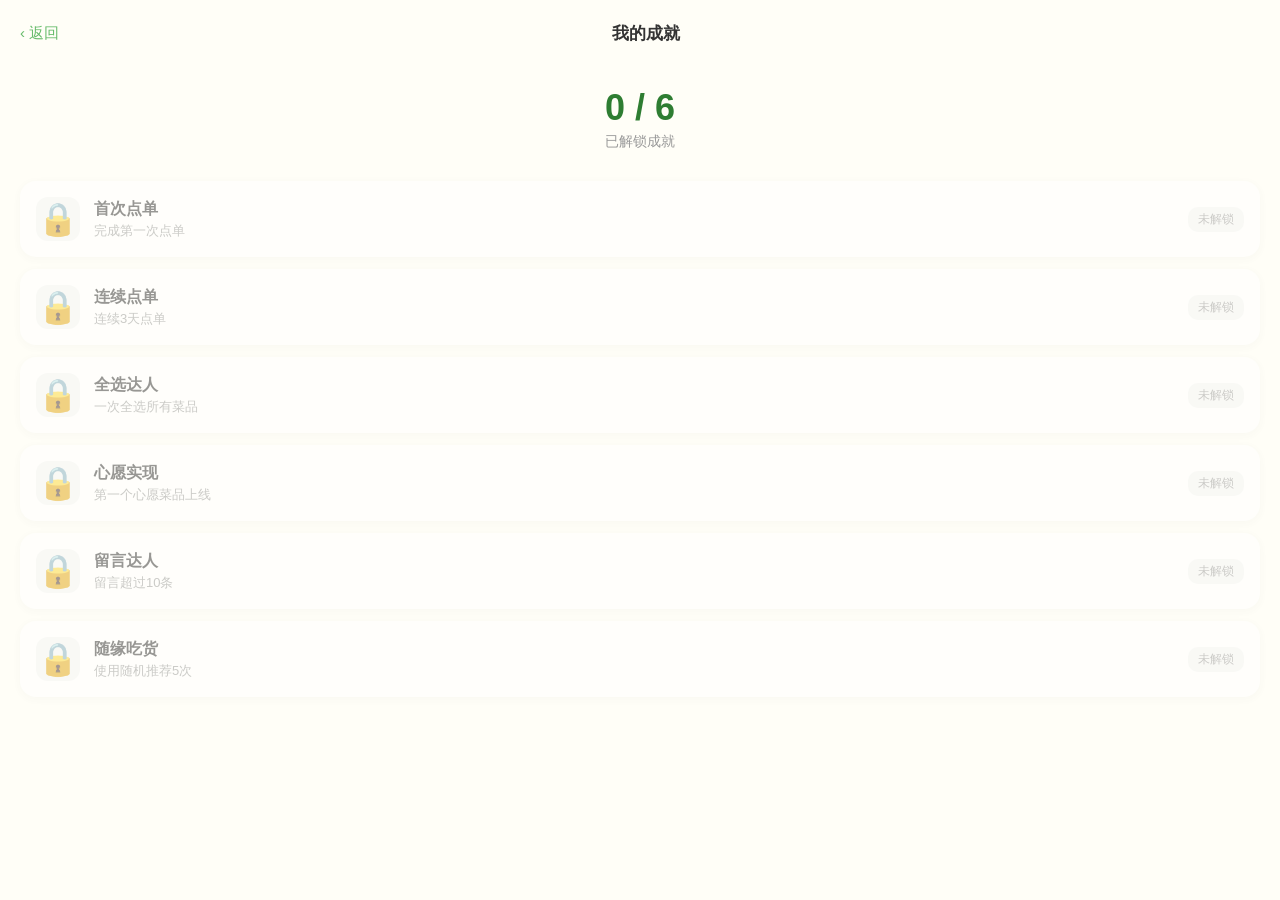
==== achievements.html @ d3e7e191 "fix: 成就页未解锁的也直接显示名称 Co-Authored-By: Claude Opus 4.6 (1M context) <noreply@anthropic.com>" ====
<!DOCTYPE html>
<html lang="zh-CN">
<head>
<meta charset="UTF-8">
<meta name="viewport" content="width=device-width, initial-scale=1.0, viewport-fit=cover, user-scalable=no">
<link rel="icon" href="data:image/svg+xml,<svg xmlns='http://www.w3.org/2000/svg' viewBox='0 0 100 100'><text y='.9em' font-size='90'>🧊</text></svg>">
<title>我的成就 - 🧊🧊的专属小馆</title>
<link rel="stylesheet" href="style.css">
<style>
.achievements-body { padding: 0 20px 40px; }

.achievement-summary {
  text-align: center; padding: 20px 0 30px;
}
.achievement-count { font-size: 36px; font-weight: 700; color: var(--green-dark); }
.achievement-label { font-size: 14px; color: var(--gray); margin-top: 4px; }

.achievement-item {
  display: flex; align-items: center; gap: 14px;
  padding: 16px; background: white; border-radius: 16px;
  margin-bottom: 12px; box-shadow: 0 2px 8px rgba(0,0,0,0.04);
  transition: all 0.3s;
}

.achievement-item.locked { opacity: 0.5; }
.achievement-item.unlocked { animation: slideUp 0.4s ease; }

.achievement-emoji {
  font-size: 32px; width: 44px; height: 44px;
  display: flex; align-items: center; justify-content: center;
  border-radius: 12px; background: var(--gray-light); flex-shrink: 0;
}

.achievement-item.unlocked .achievement-emoji {
  background: var(--green-light);
}

.achievement-info { flex: 1; }
.achievement-name { font-size: 16px; font-weight: 600; color: var(--text); margin-bottom: 2px; }
.achievement-desc { font-size: 13px; color: var(--gray); }

.achievement-status {
  font-size: 12px; padding: 4px 10px; border-radius: 10px; flex-shrink: 0;
}
.achievement-status.done { background: var(--green-light); color: var(--green-dark); }
.achievement-status.todo { background: var(--gray-light); color: var(--gray); }
</style>
</head>
<body>

<div class="page-header">
  <div class="back-btn" onclick="location.href='menu.html'">‹ 返回</div>
  <div class="page-header-title">我的成就</div>
</div>

<div class="achievements-body">
  <div class="achievement-summary">
    <div class="achievement-count" id="count"></div>
    <div class="achievement-label">已解锁成就</div>
  </div>
  <div id="achievement-list"></div>
</div>

<script src="app.js?v=3"></script>
<script>
const unlocked = getUnlockedAchievements();
document.getElementById('count').textContent = unlocked.length + ' / ' + ACHIEVEMENTS.length;

const listEl = document.getElementById('achievement-list');
listEl.innerHTML = ACHIEVEMENTS.map(ach => {
  const isUnlocked = unlocked.includes(ach.id);
  return '<div class="achievement-item ' + (isUnlocked ? 'unlocked' : 'locked') + '">' +
    '<div class="achievement-emoji">' + (isUnlocked ? ach.emoji : '🔒') + '</div>' +
    '<div class="achievement-info"><div class="achievement-name">' + ach.name + '</div><div class="achievement-desc">' + ach.desc + '</div></div>' +
    '<span class="achievement-status ' + (isUnlocked ? 'done' : 'todo') + '">' + (isUnlocked ? '已解锁' : '未解锁') + '</span>' +
  '</div>';
}).join('');
</script>
</body>
</html>
---- style.css ----
* {
  margin: 0;
  padding: 0;
  box-sizing: border-box;
}

:root {
  --green: #66bb6a;
  --green-dark: #2e7d32;
  --green-light: #e8f5e9;
  --cream: #fffef7;
  --orange: #f57c00;
  --red: #f44336;
  --gray: #999;
  --gray-light: #f5f5f5;
  --text: #333;
  --text-light: #666;
}

html, body {
  height: 100%;
  font-family: -apple-system, "PingFang SC", "Hiragino Sans GB", sans-serif;
  background: var(--cream);
  color: var(--text);
  -webkit-tap-highlight-color: transparent;
}

/* 通用按钮 */
.btn {
  padding: 14px 40px;
  border: none;
  border-radius: 25px;
  font-size: 16px;
  font-weight: 500;
  cursor: pointer;
  transition: all 0.3s;
}

.btn:active {
  transform: scale(0.95);
}

.btn-primary {
  background: var(--green);
  color: white;
  box-shadow: 0 4px 15px rgba(102, 187, 106, 0.3);
}

.btn-small {
  padding: 10px 20px;
  font-size: 14px;
  border-radius: 18px;
}

/* 页面头部 */
.page-header {
  display: flex;
  align-items: center;
  padding: 16px 20px;
  position: sticky;
  top: 0;
  background: var(--cream);
  z-index: 50;
}

.back-btn {
  display: flex;
  align-items: center;
  gap: 4px;
  font-size: 15px;
  color: var(--green);
  cursor: pointer;
  padding: 8px 12px 8px 0;
  font-weight: 500;
}

.back-btn:active {
  opacity: 0.6;
}

.page-header-title {
  flex: 1;
  text-align: center;
  font-size: 17px;
  font-weight: 600;
  color: var(--text);
  margin-right: 40px;
}

/* 卡片 */
.card {
  background: white;
  border-radius: 16px;
  padding: 16px;
  margin-bottom: 12px;
  box-shadow: 0 2px 10px rgba(0,0,0,0.04);
}

/* 空状态 */
.empty-state {
  text-align: center;
  padding: 60px 20px;
  color: var(--gray);
}

.empty-state-emoji {
  font-size: 48px;
  margin-bottom: 12px;
}

.empty-state-text {
  font-size: 15px;
}

/* 输入框 */
.input-row {
  display: flex;
  gap: 10px;
  padding: 12px 20px;
  position: sticky;
  bottom: 0;
  background: var(--cream);
}

.input-field {
  flex: 1;
  padding: 12px 16px;
  border: 1.5px solid #e0e0e0;
  border-radius: 22px;
  font-size: 15px;
  outline: none;
  transition: border-color 0.3s;
}

.input-field:focus {
  border-color: var(--green);
}

.input-submit {
  width: 44px;
  height: 44px;
  border-radius: 50%;
  background: var(--green);
  color: white;
  border: none;
  font-size: 18px;
  cursor: pointer;
  display: flex;
  align-items: center;
  justify-content: center;
  flex-shrink: 0;
}

.input-submit:active {
  transform: scale(0.9);
}

/* 评分星星 */
.stars {
  display: flex;
  gap: 4px;
}

.star {
  font-size: 24px;
  cursor: pointer;
  transition: transform 0.2s;
  color: #ddd;
}

.star.active {
  color: #ffc107;
}

.star:active {
  transform: scale(1.3);
}

/* 动画 */
@keyframes fadeIn {
  from { opacity: 0; }
  to { opacity: 1; }
}

@keyframes slideUp {
  from { opacity: 0; transform: translateY(20px); }
  to { opacity: 1; transform: translateY(0); }
}

@keyframes bounce {
  0%, 100% { transform: scale(1); }
  50% { transform: scale(1.1); }
}

@keyframes popIn {
  0% { transform: scale(0.5); opacity: 0; }
  100% { transform: scale(1); opacity: 1; }
}

.animate-fadeIn {
  animation: fadeIn 0.4s ease;
}

.animate-slideUp {
  animation: slideUp 0.4s ease;
}

/* 弹窗遮罩 */
.overlay {
  position: fixed;
  top: 0;
  left: 0;
  width: 100%;
  height: 100%;
  background: rgba(0,0,0,0.4);
  z-index: 300;
  display: flex;
  align-items: center;
  justify-content: center;
  opacity: 0;
  pointer-events: none;
  transition: opacity 0.3s;
}

.overlay.show {
  opacity: 1;
  pointer-events: auto;
}

.overlay-card {
  background: white;
  border-radius: 20px;
  padding: 28px 24px;
  width: 85%;
  max-width: 320px;
  text-align: center;
  transform: scale(0.9);
  transition: transform 0.3s cubic-bezier(0.4, 0, 0.2, 1);
}

.overlay.show .overlay-card {
  transform: scale(1);
}

/* 隐藏滚动条 */
::-webkit-scrollbar {
  display: none;
}

* {
  scrollbar-width: none;
  -ms-overflow-style: none;
}

/* 成就徽章 */
.badge {
  display: inline-flex;
  align-items: center;
  gap: 6px;
  padding: 6px 12px;
  border-radius: 14px;
  font-size: 12px;
  font-weight: 500;
}

.badge-unlocked {
  background: var(--green-light);
  color: var(--green-dark);
}

.badge-locked {
  background: var(--gray-light);
  color: var(--gray);
}
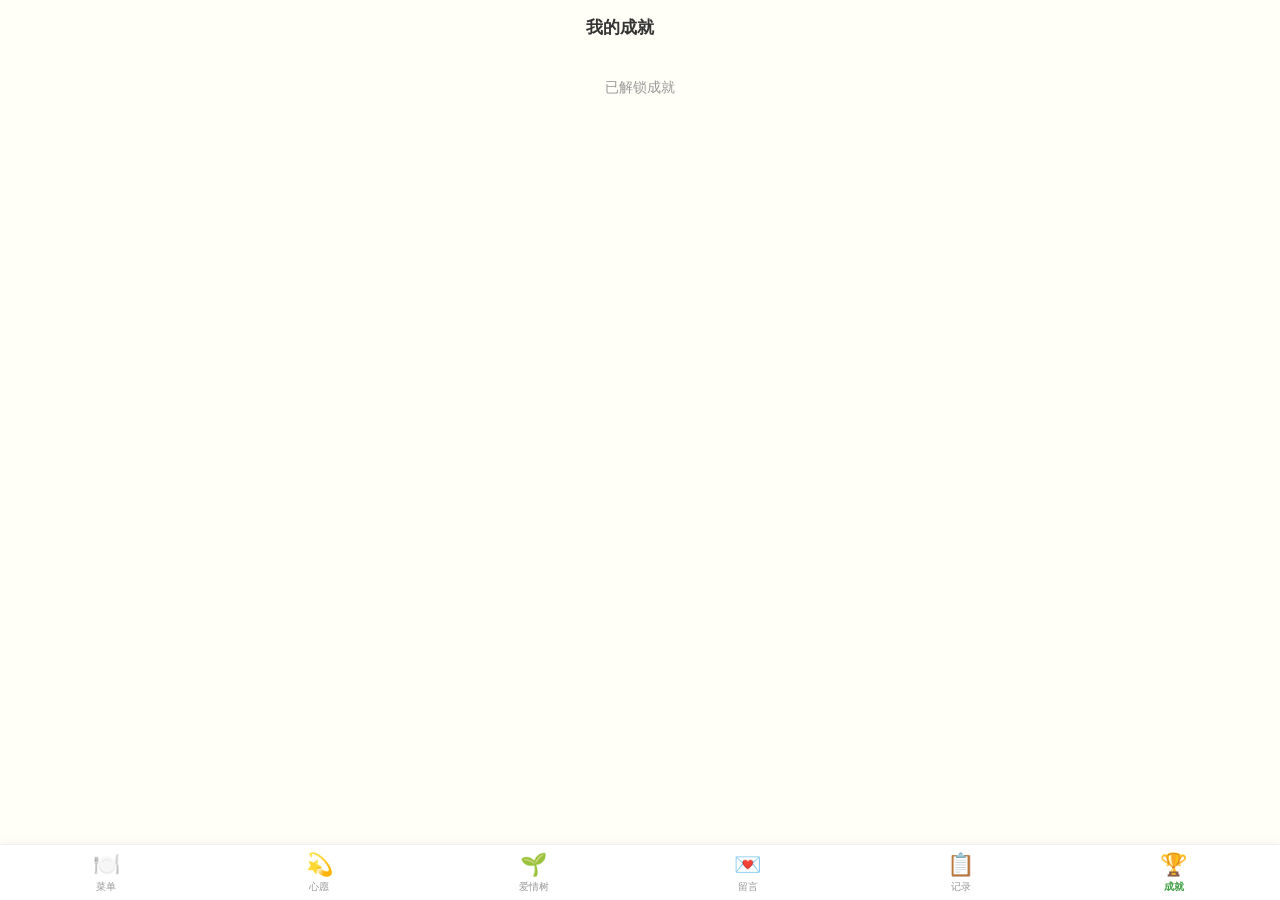
==== commit c597e7b7: "feat: 接入 Supabase 数据库 + 底部 tab 栏 + 爱情树 - 接入 Supabase：留言/心愿/点单/成就/评价全部云端存储 - 用户身份选择（bingbing/jiaxi），数" ====
--- a/achievements.html
+++ b/achievements.html
@@ -49,7 +49,6 @@
 <body>
 
 <div class="page-header">
-  <div class="back-btn" onclick="location.href='menu.html'">‹ 返回</div>
   <div class="page-header-title">我的成就</div>
 </div>
 
@@ -61,20 +60,49 @@
   <div id="achievement-list"></div>
 </div>
 
-<script src="app.js?v=3"></script>
+<script src="app.js?v=5"></script>
+<script src="supabase.js"></script>
 <script>
-const unlocked = getUnlockedAchievements();
-document.getElementById('count').textContent = unlocked.length + ' / ' + ACHIEVEMENTS.length;
+const ALL_ACHIEVEMENTS = [
+  { id: 'first_order', emoji: '🎯', name: '首次点单', desc: '完成第一次点单' },
+  { id: 'streak_3', emoji: '🔥', name: '连续点单', desc: '连续3天点单' },
+  { id: 'select_all', emoji: '👑', name: '全选达人', desc: '一次全选所有菜品' },
+  { id: 'wishlist_done', emoji: '💫', name: '心愿实现', desc: '第一个心愿菜品上线' },
+  { id: 'msg_10', emoji: '📝', name: '留言达人', desc: '留言超过10条' },
+  { id: 'random_5', emoji: '🎲', name: '随缘吃货', desc: '使用随机推荐5次' },
+  // 第二阶段
+  { id: 'streak_7', emoji: '💪', name: '铁杆吃货', desc: '连续7天点单', phase: 2 },
+  { id: 'order_10', emoji: '🏅', name: '十单元老', desc: '累计点单10次', phase: 2 },
+  { id: 'msg_30', emoji: '💬', name: '话痨本痨', desc: '留言超过30条', phase: 2 },
+  { id: 'wishlist_5', emoji: '🌟', name: '许愿达人', desc: '许了5个愿望', phase: 2 },
+  { id: 'review_10', emoji: '🍽️', name: '美食评论家', desc: '评价10次', phase: 2 },
+  { id: 'all_good', emoji: '⭐', name: '全五星好评', desc: '给所有菜品好评', phase: 2 },
+];
 
-const listEl = document.getElementById('achievement-list');
-listEl.innerHTML = ACHIEVEMENTS.map(ach => {
-  const isUnlocked = unlocked.includes(ach.id);
-  return '<div class="achievement-item ' + (isUnlocked ? 'unlocked' : 'locked') + '">' +
-    '<div class="achievement-emoji">' + (isUnlocked ? ach.emoji : '🔒') + '</div>' +
-    '<div class="achievement-info"><div class="achievement-name">' + ach.name + '</div><div class="achievement-desc">' + ach.desc + '</div></div>' +
-    '<span class="achievement-status ' + (isUnlocked ? 'done' : 'todo') + '">' + (isUnlocked ? '已解锁' : '未解锁') + '</span>' +
-  '</div>';
-}).join('');
+async function loadAchievements() {
+  const res = await fetch(SUPABASE_URL + '/rest/v1/achievements?user=eq.' + User.getViewUser() + '&select=achievement_id', { headers: supabaseHeaders });
+  const data = res.ok ? await res.json() : [];
+  const unlocked = data.map(d => d.achievement_id);
+
+  const phase1 = ALL_ACHIEVEMENTS.filter(a => !a.phase);
+  const phase1Done = phase1.every(a => unlocked.includes(a.id));
+  const showList = phase1Done ? ALL_ACHIEVEMENTS : phase1;
+
+  document.getElementById('count').textContent = unlocked.length + ' / ' + showList.length;
+
+  const listEl = document.getElementById('achievement-list');
+  listEl.innerHTML = showList.map(ach => {
+    const isUnlocked = unlocked.includes(ach.id);
+    return '<div class="achievement-item ' + (isUnlocked ? 'unlocked' : 'locked') + '">' +
+      '<div class="achievement-emoji">' + (isUnlocked ? ach.emoji : '🔒') + '</div>' +
+      '<div class="achievement-info"><div class="achievement-name">' + ach.name + '</div><div class="achievement-desc">' + ach.desc + '</div></div>' +
+      '<span class="achievement-status ' + (isUnlocked ? 'done' : 'todo') + '">' + (isUnlocked ? '已解锁' : '未解锁') + '</span>' +
+    '</div>';
+  }).join('');
+}
+
+loadAchievements();
 </script>
+<script src="tab-bar.js"></script>
 </body>
 </html>
--- a/style.css
+++ b/style.css
@@ -117,9 +117,13 @@
   display: flex;
   gap: 10px;
   padding: 12px 20px;
-  position: sticky;
-  bottom: 0;
+  position: fixed;
+  bottom: 56px;
+  left: 0;
+  width: 100%;
+  box-sizing: border-box;
   background: var(--cream);
+  z-index: 50;
 }
 
 .input-field {
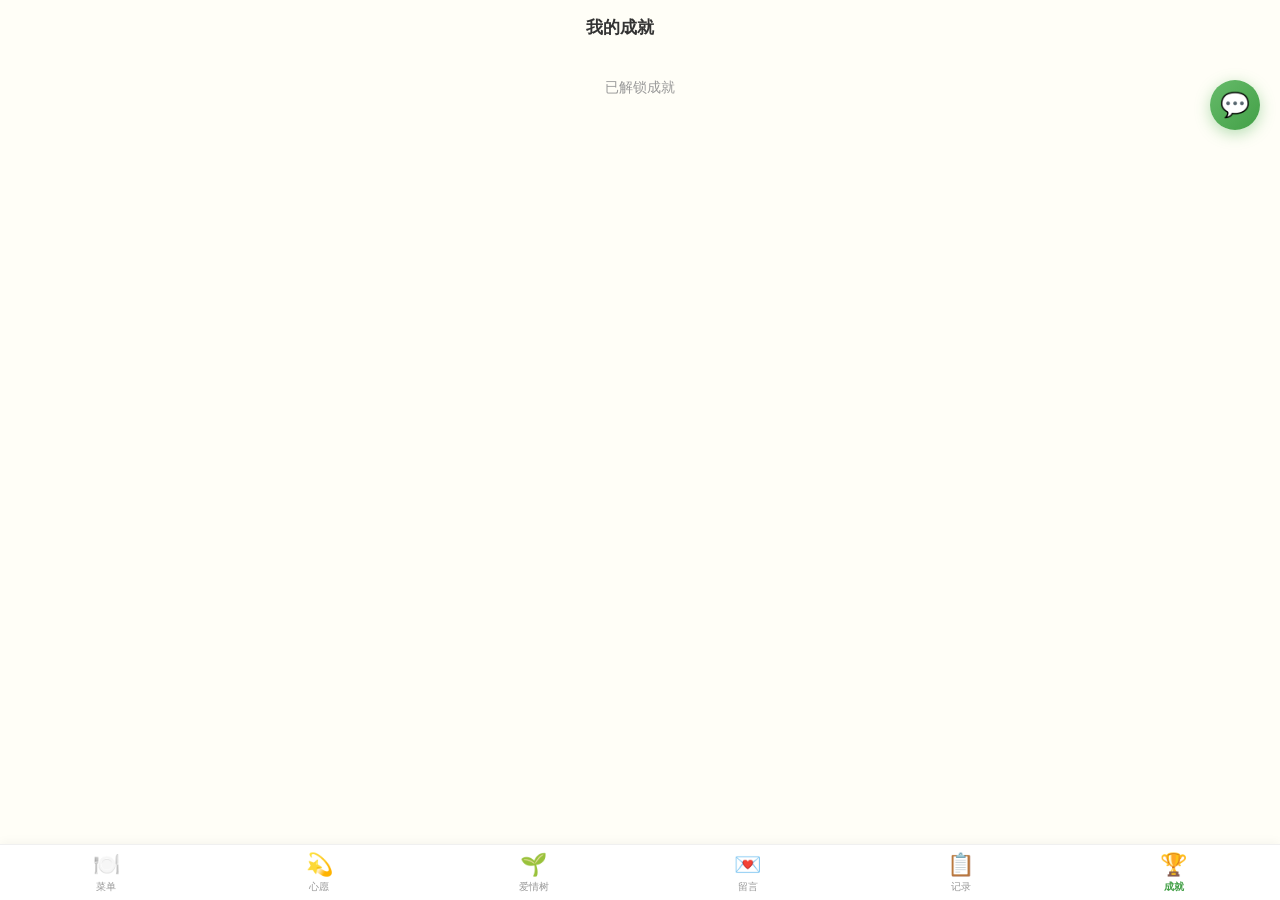
==== commit 36ffc3a8: "fix: 成就计数去重+留言板回复输入框溢出修复" ====
--- a/achievements.html
+++ b/achievements.html
@@ -82,7 +82,7 @@
 async function loadAchievements() {
   const res = await fetch(SUPABASE_URL + '/rest/v1/achievements?user=eq.' + User.getViewUser() + '&select=achievement_id', { headers: supabaseHeaders });
   const data = res.ok ? await res.json() : [];
-  const unlocked = data.map(d => d.achievement_id);
+  const unlocked = [...new Set(data.map(d => d.achievement_id))];
 
   const phase1 = ALL_ACHIEVEMENTS.filter(a => !a.phase);
   const phase1Done = phase1.every(a => unlocked.includes(a.id));
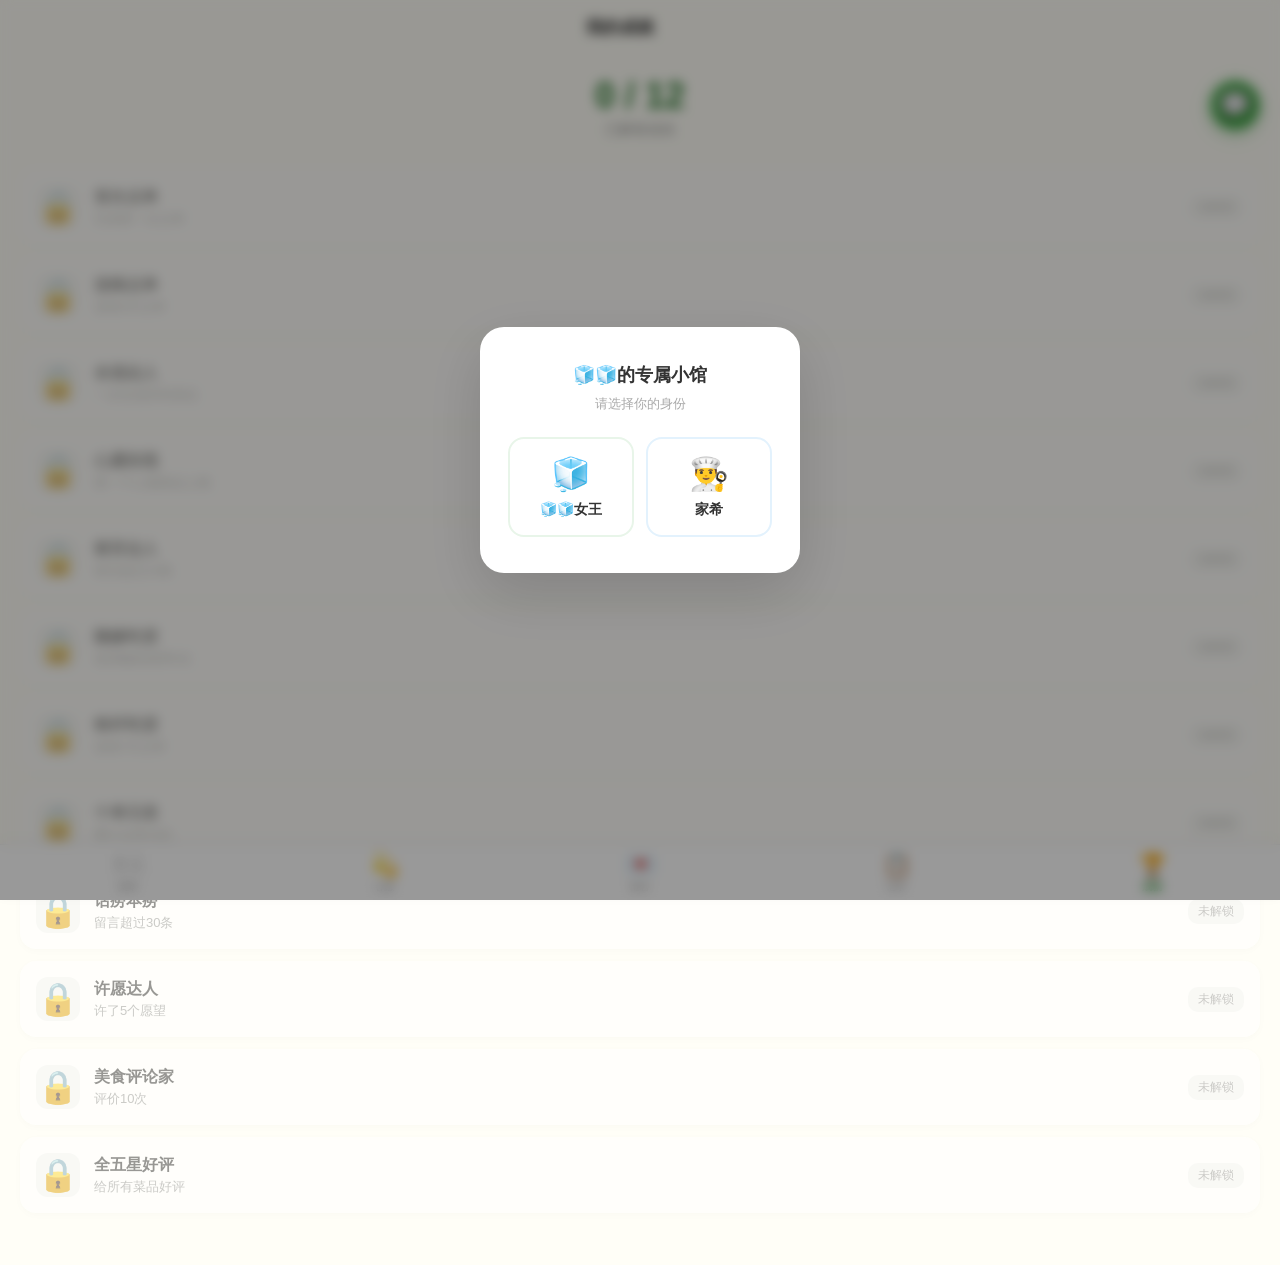
==== commit 663cac15: "feat: 心愿实现自动加菜单+留言/心愿回复+小助手数据库上下文 - 心愿标记已实现时自动写入 wish_dishes 表 - 菜单页加载 wish_dishes 并显示"心愿"标签 - 留言板内嵌" ====
--- a/achievements.html
+++ b/achievements.html
@@ -49,7 +49,7 @@
 <body>
 
 <div class="page-header">
-  <div class="page-header-title">我的成就</div>
+  <div class="page-header-title" id="page-title">我的成就</div>
 </div>
 
 <div class="achievements-body">
@@ -60,38 +60,56 @@
   <div id="achievement-list"></div>
 </div>
 
-<script src="app.js?v=5"></script>
+<script src="app.js?v=8"></script>
 <script src="supabase.js"></script>
 <script>
-const ALL_ACHIEVEMENTS = [
-  { id: 'first_order', emoji: '🎯', name: '首次点单', desc: '完成第一次点单' },
-  { id: 'streak_3', emoji: '🔥', name: '连续点单', desc: '连续3天点单' },
-  { id: 'select_all', emoji: '👑', name: '全选达人', desc: '一次全选所有菜品' },
-  { id: 'wishlist_done', emoji: '💫', name: '心愿实现', desc: '第一个心愿菜品上线' },
-  { id: 'msg_10', emoji: '📝', name: '留言达人', desc: '留言超过10条' },
-  { id: 'random_5', emoji: '🎲', name: '随缘吃货', desc: '使用随机推荐5次' },
-  // 第二阶段
-  { id: 'streak_7', emoji: '💪', name: '铁杆吃货', desc: '连续7天点单', phase: 2 },
-  { id: 'order_10', emoji: '🏅', name: '十单元老', desc: '累计点单10次', phase: 2 },
-  { id: 'msg_30', emoji: '💬', name: '话痨本痨', desc: '留言超过30条', phase: 2 },
-  { id: 'wishlist_5', emoji: '🌟', name: '许愿达人', desc: '许了5个愿望', phase: 2 },
-  { id: 'review_10', emoji: '🍽️', name: '美食评论家', desc: '评价10次', phase: 2 },
-  { id: 'all_good', emoji: '⭐', name: '全五星好评', desc: '给所有菜品好评', phase: 2 },
-];
+showIdentityPicker();
+
+let _titleTapCount = 0;
+let _titleTapTimer = null;
+document.getElementById('page-title').addEventListener('click', function() {
+  _titleTapCount++;
+  clearTimeout(_titleTapTimer);
+  _titleTapTimer = setTimeout(() => { _titleTapCount = 0; }, 2000);
+  if (_titleTapCount >= 5) {
+    _titleTapCount = 0;
+    showSwitchUser();
+  }
+});
+
+function showSwitchUser() {
+  const overlay = document.createElement('div');
+  overlay.style.cssText = 'position:fixed;top:0;left:0;width:100%;height:100%;background:rgba(0,0,0,0.4);backdrop-filter:blur(6px);-webkit-backdrop-filter:blur(6px);z-index:9999;display:flex;align-items:center;justify-content:center;animation:fadeIn 0.3s ease;';
+  const current = User.get();
+  overlay.innerHTML = '<div style="background:white;border-radius:24px;padding:36px 28px;text-align:center;width:85%;max-width:320px;box-shadow:0 20px 60px rgba(0,0,0,0.15)">' +
+    '<div style="font-size:18px;font-weight:700;color:#333;margin-bottom:8px">切换身份</div>' +
+    '<div style="font-size:13px;color:#aaa;margin-bottom:24px">当前：' + (current === 'bingbing' ? '🧊🧊女王' : '👨‍🍳家希') + '</div>' +
+    '<div style="display:flex;gap:12px;justify-content:center">' +
+      '<button id="sw-bingbing" style="flex:1;padding:16px 12px;border:2px solid ' + (current === 'bingbing' ? '#66bb6a' : '#e8f5e9') + ';border-radius:16px;background:white;cursor:pointer">' +
+        '<div style="font-size:32px;margin-bottom:8px">🧊</div><div style="font-size:14px;font-weight:600;color:#333">🧊🧊女王</div>' +
+      '</button>' +
+      '<button id="sw-jiaxi" style="flex:1;padding:16px 12px;border:2px solid ' + (current === 'jiaxi' ? '#66bb6a' : '#e3f2fd') + ';border-radius:16px;background:white;cursor:pointer">' +
+        '<div style="font-size:32px;margin-bottom:8px">👨‍🍳</div><div style="font-size:14px;font-weight:600;color:#333">家希</div>' +
+      '</button>' +
+    '</div>' +
+    '<div style="margin-top:16px;font-size:12px;color:#ccc">点击空白处关闭</div>' +
+  '</div>';
+  document.body.appendChild(overlay);
+  overlay.addEventListener('click', function(e) { if (e.target === overlay) overlay.remove(); });
+  overlay.querySelector('#sw-bingbing').addEventListener('click', function() { User.set('bingbing'); overlay.remove(); location.reload(); });
+  overlay.querySelector('#sw-jiaxi').addEventListener('click', function() { User.set('jiaxi'); overlay.remove(); location.reload(); });
+}
+const ALL_ACHIEVEMENTS = ACHIEVEMENTS;
 
 async function loadAchievements() {
-  const res = await fetch(SUPABASE_URL + '/rest/v1/achievements?user=eq.' + User.getViewUser() + '&select=achievement_id', { headers: supabaseHeaders });
-  const data = res.ok ? await res.json() : [];
-  const unlocked = [...new Set(data.map(d => d.achievement_id))];
+  await verifyAchievements();
+  const unlocked = await getUnlockedAchievements();
 
-  const phase1 = ALL_ACHIEVEMENTS.filter(a => !a.phase);
-  const phase1Done = phase1.every(a => unlocked.includes(a.id));
-  const showList = phase1Done ? ALL_ACHIEVEMENTS : phase1;
-
-  document.getElementById('count').textContent = unlocked.length + ' / ' + showList.length;
+  const unlockedCount = ALL_ACHIEVEMENTS.filter(a => unlocked.includes(a.id)).length;
+  document.getElementById('count').textContent = unlockedCount + ' / ' + ALL_ACHIEVEMENTS.length;
 
   const listEl = document.getElementById('achievement-list');
-  listEl.innerHTML = showList.map(ach => {
+  listEl.innerHTML = ALL_ACHIEVEMENTS.map(ach => {
     const isUnlocked = unlocked.includes(ach.id);
     return '<div class="achievement-item ' + (isUnlocked ? 'unlocked' : 'locked') + '">' +
       '<div class="achievement-emoji">' + (isUnlocked ? ach.emoji : '🔒') + '</div>' +
@@ -101,6 +119,69 @@
   }).join('');
 }
 
+async function verifyAchievements() {
+  if (User.isViewMode()) return;
+  const user = User.get();
+  if (!user) return;
+  const unlocked = await getUnlockedAchievements();
+
+  if (!unlocked.includes('first_order')) {
+    const res = await fetch(SUPABASE_URL + '/rest/v1/orders?user=eq.' + user + '&select=id&limit=1', { headers: supabaseHeaders });
+    const data = res.ok ? await res.json() : [];
+    if (data.length > 0) await unlockAchievement('first_order');
+  }
+
+  if (!unlocked.includes('streak_3')) {
+    const streak = await getOrderStreak();
+    if (streak >= 3) await unlockAchievement('streak_3');
+  }
+
+  if (!unlocked.includes('streak_7')) {
+    const streak = await getOrderStreak();
+    if (streak >= 7) await unlockAchievement('streak_7');
+  }
+
+  if (!unlocked.includes('wishlist_done')) {
+    const res = await fetch(SUPABASE_URL + '/rest/v1/dishes?from_wish=eq.true&select=id&limit=1', { headers: supabaseHeaders });
+    const data = res.ok ? await res.json() : [];
+    if (data.length > 0) await unlockAchievement('wishlist_done');
+  }
+
+  if (!unlocked.includes('msg_10')) {
+    const count = await getMessageCount();
+    if (count >= 10) await unlockAchievement('msg_10');
+  }
+
+  if (!unlocked.includes('msg_30')) {
+    const count = await getMessageCount();
+    if (count >= 30) await unlockAchievement('msg_30');
+  }
+
+  if (!unlocked.includes('random_5')) {
+    const count = await getInteractionCount('random');
+    if (count >= 5) await unlockAchievement('random_5');
+  }
+
+  if (!unlocked.includes('order_10')) {
+    const res = await fetch(SUPABASE_URL + '/rest/v1/orders?user=eq.' + user + '&select=eat_date', { headers: supabaseHeaders });
+    const data = res.ok ? await res.json() : [];
+    const distinctDates = [...new Set(data.map(o => o.eat_date))];
+    if (distinctDates.length >= 10) await unlockAchievement('order_10');
+  }
+
+  if (!unlocked.includes('wishlist_5')) {
+    const res = await fetch(SUPABASE_URL + '/rest/v1/wishlist?user=eq.' + user + '&select=id', { headers: supabaseHeaders });
+    const data = res.ok ? await res.json() : [];
+    if (data.length >= 5) await unlockAchievement('wishlist_5');
+  }
+
+  if (!unlocked.includes('review_10')) {
+    const res = await fetch(SUPABASE_URL + '/rest/v1/reviews?user=eq.' + user + '&select=id', { headers: supabaseHeaders });
+    const data = res.ok ? await res.json() : [];
+    if (data.length >= 10) await unlockAchievement('review_10');
+  }
+}
+
 loadAchievements();
 </script>
 <script src="tab-bar.js"></script>
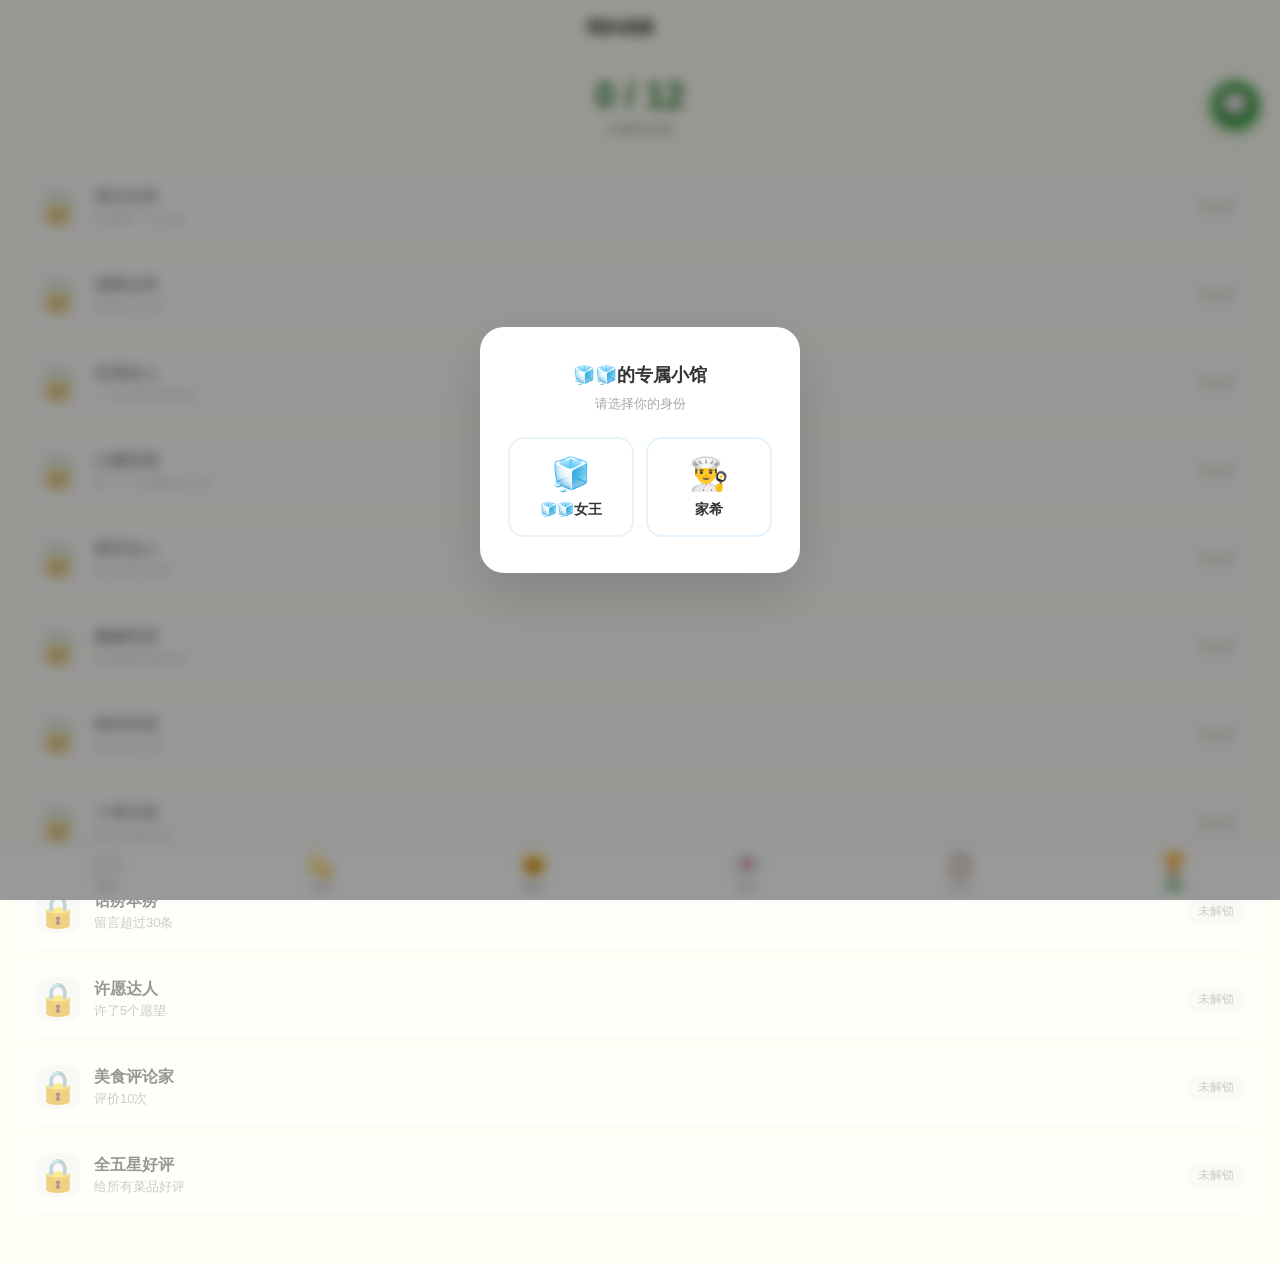
==== commit 9d6c0cda: "fix: 去掉成就页verifyAchievements减少请求+修复reviews 404" ====
--- a/achievements.html
+++ b/achievements.html
@@ -102,7 +102,6 @@
 const ALL_ACHIEVEMENTS = ACHIEVEMENTS;
 
 async function loadAchievements() {
-  await verifyAchievements();
   const unlocked = await getUnlockedAchievements();
 
   const unlockedCount = ALL_ACHIEVEMENTS.filter(a => unlocked.includes(a.id)).length;
@@ -119,69 +118,6 @@
   }).join('');
 }
 
-async function verifyAchievements() {
-  if (User.isViewMode()) return;
-  const user = User.get();
-  if (!user) return;
-  const unlocked = await getUnlockedAchievements();
-
-  if (!unlocked.includes('first_order')) {
-    const res = await fetch(SUPABASE_URL + '/rest/v1/orders?user=eq.' + user + '&select=id&limit=1', { headers: supabaseHeaders });
-    const data = res.ok ? await res.json() : [];
-    if (data.length > 0) await unlockAchievement('first_order');
-  }
-
-  if (!unlocked.includes('streak_3')) {
-    const streak = await getOrderStreak();
-    if (streak >= 3) await unlockAchievement('streak_3');
-  }
-
-  if (!unlocked.includes('streak_7')) {
-    const streak = await getOrderStreak();
-    if (streak >= 7) await unlockAchievement('streak_7');
-  }
-
-  if (!unlocked.includes('wishlist_done')) {
-    const res = await fetch(SUPABASE_URL + '/rest/v1/dishes?from_wish=eq.true&select=id&limit=1', { headers: supabaseHeaders });
-    const data = res.ok ? await res.json() : [];
-    if (data.length > 0) await unlockAchievement('wishlist_done');
-  }
-
-  if (!unlocked.includes('msg_10')) {
-    const count = await getMessageCount();
-    if (count >= 10) await unlockAchievement('msg_10');
-  }
-
-  if (!unlocked.includes('msg_30')) {
-    const count = await getMessageCount();
-    if (count >= 30) await unlockAchievement('msg_30');
-  }
-
-  if (!unlocked.includes('random_5')) {
-    const count = await getInteractionCount('random');
-    if (count >= 5) await unlockAchievement('random_5');
-  }
-
-  if (!unlocked.includes('order_10')) {
-    const res = await fetch(SUPABASE_URL + '/rest/v1/orders?user=eq.' + user + '&select=eat_date', { headers: supabaseHeaders });
-    const data = res.ok ? await res.json() : [];
-    const distinctDates = [...new Set(data.map(o => o.eat_date))];
-    if (distinctDates.length >= 10) await unlockAchievement('order_10');
-  }
-
-  if (!unlocked.includes('wishlist_5')) {
-    const res = await fetch(SUPABASE_URL + '/rest/v1/wishlist?user=eq.' + user + '&select=id', { headers: supabaseHeaders });
-    const data = res.ok ? await res.json() : [];
-    if (data.length >= 5) await unlockAchievement('wishlist_5');
-  }
-
-  if (!unlocked.includes('review_10')) {
-    const res = await fetch(SUPABASE_URL + '/rest/v1/reviews?user=eq.' + user + '&select=id', { headers: supabaseHeaders });
-    const data = res.ok ? await res.json() : [];
-    if (data.length >= 10) await unlockAchievement('review_10');
-  }
-}
-
 loadAchievements();
 </script>
 <script src="tab-bar.js"></script>
